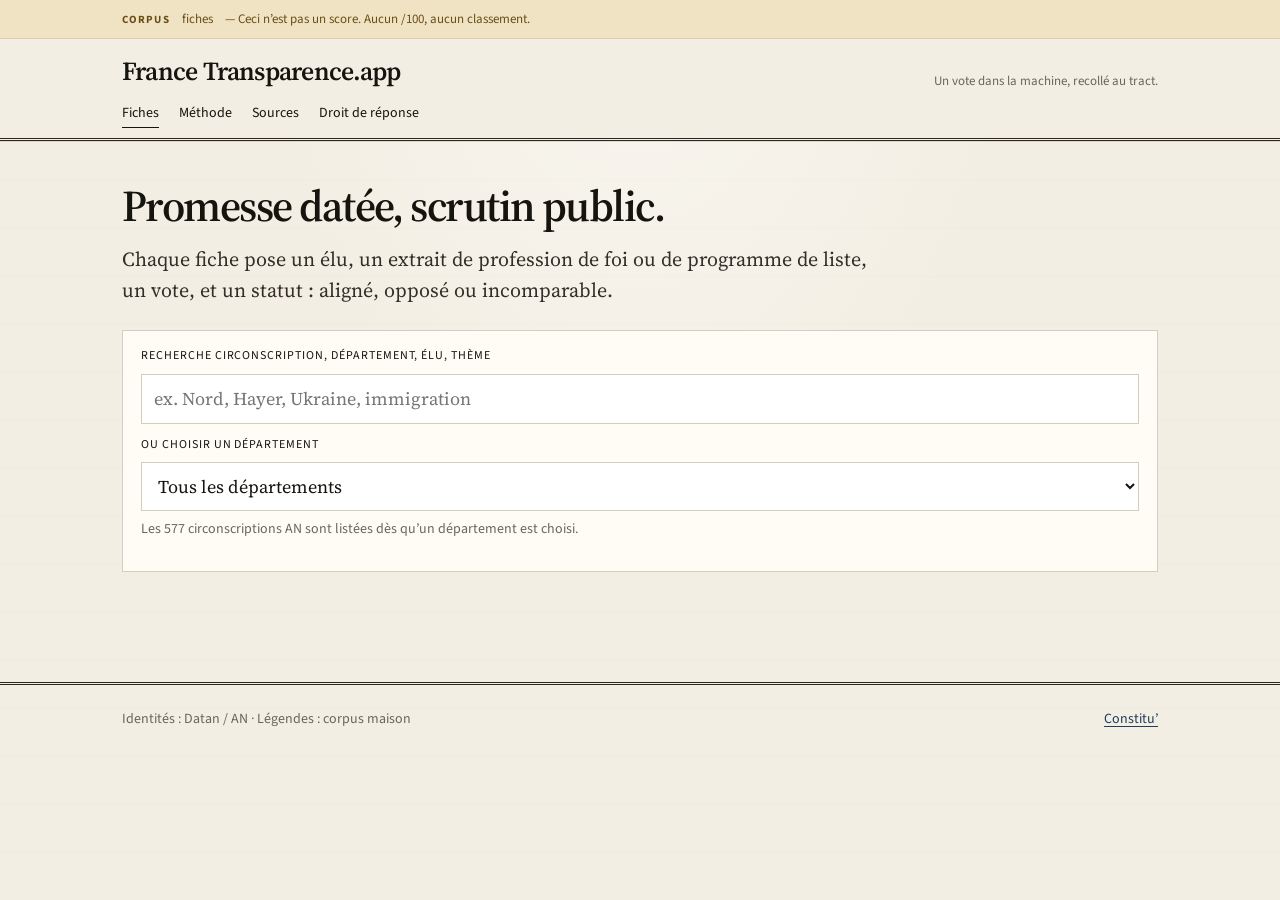
==== index.html @ 7a231b52 "Cache 20261009b pour charger les fiches PE" ====
<!DOCTYPE html>
<html lang="fr">
<head>
  <meta charset="utf-8">
  <meta name="viewport" content="width=device-width, initial-scale=1">
  <title>France Transparence — un vote recollé au tract</title>
  <link rel="stylesheet" href="https://fonts.googleapis.com/css2?family=Source+Serif+4:ital,wght@0,400;0,600;1,400&family=Source+Sans+3:wght@400;600;700&display=swap">
  <link rel="stylesheet" href="css/app.css?v=20261009b">
</head>
<body>
  <div class="stick">
  <div class="banner"><div class="wrap"><strong>Corpus</strong><span id="banner-count">fiches</span><span>— Ceci n’est pas un score. Aucun /100, aucun classement.</span></div></div>
  <header class="site"><div class="wrap"><div class="brand"><h1><a href="index.html">France Transparence.app</a></h1><p class="tag">Un vote dans la machine, recollé au tract.</p></div><nav class="site"><a href="index.html" aria-current="page">Fiches</a><a href="methode.html">Méthode</a><a href="sources.html">Sources</a><a href="reponse.html">Droit de réponse</a></nav></div></header>
  </div>
  <main><div class="wrap">
    <h1 class="page">Promesse datée, scrutin public.</h1>
    <p class="lede">Chaque fiche pose un élu, un extrait de profession de foi ou de programme de liste, un vote, et un statut : aligné, opposé ou incomparable.</p>
    <div class="search">
      <label for="q">Recherche circonscription, département, élu, thème</label>
      <input id="q" type="search" placeholder="ex. Nord, Hayer, Ukraine, immigration">
      <label for="dep" style="margin-top:12px">Ou choisir un département</label>
      <select id="dep" style="width:100%;font:inherit;font-size:18px;padding:10px 12px;border:1px solid #d4cebf;background:#fff;color:#16140f"><option value="">Tous les départements</option></select>
      <p class="hint small" id="hint">Les 577 circonscriptions AN sont listées dès qu’un département est choisi.</p>
    </div>
    <div class="filters" id="filters"></div>
    <div class="grid" id="liste"></div>
    <div id="elus-box"></div>
  </div></main>
  <footer class="site"><div class="wrap"><span>Identités : Datan / AN · Légendes : corpus maison</span><span><a href="https://www.constitu.fr/">Constitu’</a></span></div></footer>
  <script src="js/app.js?v=20261009b"></script>
  <script>
    const THEMES = ["Tous", "Social", "Santé", "Climat", "Énergie", "Budget", "Immigration", "Sécurité", "Europe", "Agriculture", "Institutions"];
    let DATA = null, theme = "Tous";
    function render() {
      const q = FT.normalize(document.getElementById("q").value);
      const dep = document.getElementById("dep").value;
      const box = document.getElementById("liste");
      const ebox = document.getElementById("elus-box");
      const rows = DATA.fiches.filter((f) => {
        const elu = FT.eluById(DATA.elus, f.eluId);
        if (theme !== "Tous" && f.theme !== theme) return false;
        if (dep && elu && elu.departement !== dep) return false;
        return FT.matchQuery(q, f, elu);
      });
      box.innerHTML = rows.length ? rows.map((f) => FT.cardHTML(f, FT.eluById(DATA.elus, f.eluId))).join("") : ((q || dep) ? "<p class='empty'>Pas encore de fiche rédigée pour cette recherche.</p>" : "");
      if (q.length >= 2 || dep) {
        const countBy = {};
        DATA.fiches.forEach((f) => { countBy[f.eluId] = (countBy[f.eluId] || 0) + 1; });
        let elus = DATA.elus.filter((e) => (!dep || e.departement === dep) && (!q || FT.matchElu(q, e)));
        elus.sort((a, b) => (a.circoNum || 0) - (b.circoNum || 0) || a.nom.localeCompare(b.nom, "fr"));
        const shown = elus.slice(0, 80);
        ebox.innerHTML = "<h2 class='block' style='margin-top:28px'>Circonscriptions" + (dep ? " — " + dep : "") + " · " + elus.length + "</h2><div class='grid'>" + shown.map((e) => FT.eluCardHTML(e, countBy[e.id] || 0)).join("") + "</div>";
      } else ebox.innerHTML = "";
    }
    function renderFilters() {
      const el = document.getElementById("filters");
      el.innerHTML = THEMES.map((t) => `<button type="button" data-theme="${t}" aria-pressed="${t === theme}">${t}</button>`).join("");
      el.querySelectorAll("button").forEach((b) => b.addEventListener("click", () => { theme = b.dataset.theme; renderFilters(); render(); }));
    }
    function fillDeps() {
      const sel = document.getElementById("dep");
      const deps = [...new Set(DATA.elus.map((e) => e.departement).filter((d) => d && d !== "France"))].sort((a, b) => a.localeCompare(b, "fr"));
      sel.innerHTML = "<option value=''>Tous les départements</option>" + deps.map((d) => `<option value="${d}">${d}</option>`).join("");
    }
    FT.loadData().then((d) => {
      DATA = d;
      const nDep = DATA.elus.filter((e) => e.chambre === "Assemblée nationale").length;
      document.getElementById("banner-count").textContent = d.meta.nbFiches + " fiches · " + nDep + " députés";
      fillDeps(); renderFilters(); render();
    });
    document.getElementById("q").addEventListener("input", render);
    document.getElementById("dep").addEventListener("change", render);
  </script>
</body></html>
---- css/app.css ----
:root {
  --ink: #16140f;
  --muted: #6a665c;
  --line: #d4cebf;
  --paper: #f3eee3;
  --card: #fffcf6;
  --accent: #1f3d5c;
  --accent-soft: #e4ebf2;
  --warn: #6b4e16;
  --warn-bg: #efe3c4;
  --rule: #2b271f;
  font-family: "Source Serif 4", "Iowan Old Style", Palatino, Georgia, serif;
}
* { box-sizing: border-box; }
html, body { margin: 0; padding: 0; background: var(--paper); color: var(--ink); }
body {
  min-height: 100vh; line-height: 1.55; font-size: 18px;
  background-image:
    radial-gradient(ellipse at top, rgba(255,255,255,.45), transparent 42%),
    repeating-linear-gradient(0deg, transparent, transparent 47px, rgba(43,39,31,.03) 48px);
}
a { color: var(--accent); text-underline-offset: 3px; }
a:hover { text-decoration-thickness: 2px; }
.wrap { max-width: 1080px; margin: 0 auto; padding: 0 22px; }
.stick {
  position: sticky; top: 0; z-index: 50;
  background: var(--paper);
  box-shadow: 0 1px 0 rgba(43,39,31,.12);
}
.banner {
  background: var(--warn-bg); color: var(--warn);
  border-bottom: 1px solid #ddcfa8;
  font-family: "Source Sans 3", "Helvetica Neue", Helvetica, Arial, sans-serif;
  font-size: 13px;
}
.banner .wrap { padding: 9px 22px; display: flex; gap: 12px; flex-wrap: wrap; align-items: baseline; }
.banner strong { font-weight: 700; text-transform: uppercase; letter-spacing: 0.1em; font-size: 11px; }
header.site { padding: 12px 0 10px; border-bottom: 3px double var(--rule); }
header.site .brand { display: flex; justify-content: space-between; gap: 16px; align-items: flex-end; flex-wrap: wrap; }
header.site h1 { font-size: 26px; font-weight: 600; margin: 0; letter-spacing: -0.03em; }
header.site h1 a { color: inherit; text-decoration: none; }
header.site .tag { font-family: "Source Sans 3", sans-serif; font-size: 13px; color: var(--muted); max-width: 460px; margin: 0; }
nav.site { font-family: "Source Sans 3", sans-serif; font-size: 14px; margin-top: 12px; display: flex; gap: 20px; flex-wrap: wrap; }
nav.site a { color: var(--ink); text-decoration: none; border-bottom: 1px solid transparent; padding-bottom: 2px; }
nav.site a:hover, nav.site a[aria-current="page"] { border-bottom-color: var(--ink); }
main { padding: 40px 0 72px; }
h1.page { font-size: clamp(30px, 5vw, 44px); line-height: 1.12; font-weight: 600; margin: 0 0 14px; letter-spacing: -0.035em; }
.lede { font-size: 20px; color: #332f28; max-width: 38em; margin: 0 0 8px; }
.small { font-family: "Source Sans 3", sans-serif; font-size: 14px; color: var(--muted); }
.phrase { border-top: 1px solid var(--line); border-bottom: 1px solid var(--line); padding: 16px 0; margin: 28px 0 8px; font-size: 19px; }
.phrase em { font-style: italic; }
.search { background: var(--card); border: 1px solid var(--line); padding: 16px 18px; margin: 24px 0 16px; }
.search label { display: block; font-family: "Source Sans 3", sans-serif; font-size: 12px; text-transform: uppercase; letter-spacing: 0.08em; margin-bottom: 8px; }
.search input { width: 100%; font: inherit; font-size: 18px; padding: 10px 12px; border: 1px solid var(--line); background: #fff; color: var(--ink); }
.search .hint { margin-top: 8px; }
.filters { display: flex; gap: 6px; flex-wrap: wrap; margin: 0 0 22px; font-family: "Source Sans 3", sans-serif; font-size: 13px; }
.filters button { background: transparent; border: 1px solid var(--line); color: var(--ink); padding: 6px 11px; cursor: pointer; font: inherit; border-radius: 999px; }
.filters button[aria-pressed="true"] { background: var(--ink); color: var(--paper); border-color: var(--ink); }
.grid { display: grid; gap: 16px; grid-template-columns: 1fr; }
@media (min-width: 760px) { .grid { grid-template-columns: 1fr 1fr; } }
.card { background: var(--card); border: 1px solid var(--line); text-decoration: none; color: inherit; display: grid; grid-template-columns: 92px 1fr; min-height: 168px; transition: border-color .15s, transform .15s; }
a.card:hover { border-color: var(--ink); transform: translateY(-1px); }
.card .rail { background: #efe9db; border-right: 1px solid var(--line); padding: 14px 10px; display: flex; flex-direction: column; justify-content: space-between; gap: 10px; }
.card .rail .vote-word { font-family: "Source Sans 3", sans-serif; font-size: 11px; letter-spacing: 0.12em; text-transform: uppercase; color: var(--muted); }
.card .rail .vote-val { font-size: 20px; font-weight: 600; letter-spacing: -0.03em; line-height: 1.1; }
.card .body { padding: 14px 16px 16px; }
.card .meta { font-family: "Source Sans 3", sans-serif; font-size: 11px; letter-spacing: 0.05em; text-transform: uppercase; color: var(--muted); display: flex; gap: 8px; flex-wrap: wrap; }
.card h2 { font-size: 19px; margin: 8px 0 8px; font-weight: 600; letter-spacing: -0.02em; line-height: 1.25; }
.card p { margin: 0; color: #3a372f; font-size: 15px; }
.statut { font-family: "Source Sans 3", sans-serif; font-size: 11px; letter-spacing: 0.08em; text-transform: uppercase; border: 1px solid currentColor; padding: 2px 7px; display: inline-block; }
.statut.aligne { color: var(--accent); }
.statut.oppose { color: #5a2a2a; }
.statut.incomparable { color: #4a4a4a; }
article.fiche header { margin-bottom: 24px; }
.block { background: var(--card); border: 1px solid var(--line); padding: 18px 20px; margin: 0 0 14px; }
.block h2 { font-family: "Source Sans 3", sans-serif; font-size: 12px; letter-spacing: 0.08em; text-transform: uppercase; margin: 0 0 10px; color: var(--muted); font-weight: 700; }
.block blockquote { margin: 0; font-size: 18px; border: 0; padding: 0; }
.cols { display: grid; grid-template-columns: 1fr 1fr; gap: 14px; }
@media (max-width: 720px) { .cols { grid-template-columns: 1fr; } .card { grid-template-columns: 78px 1fr; } }
.limite { background: #ebe6d8; }
footer.site { border-top: 3px double var(--rule); padding: 24px 0 48px; font-family: "Source Sans 3", sans-serif; font-size: 14px; color: var(--muted); }
footer.site .wrap { display: flex; justify-content: space-between; gap: 16px; flex-wrap: wrap; }
.methode ol { padding-left: 20px; }
.methode li { margin-bottom: 10px; }
table.codebook { width: 100%; border-collapse: collapse; font-size: 16px; background: var(--card); }
table.codebook th, table.codebook td { border: 1px solid var(--line); padding: 10px 12px; text-align: left; vertical-align: top; }
table.codebook th { font-family: "Source Sans 3", sans-serif; font-size: 12px; letter-spacing: 0.06em; text-transform: uppercase; background: #efebe1; }
.interdit { margin: 20px 0; padding: 16px 18px; border: 1px solid var(--line); background: var(--card); }
.interdit h2 { margin-top: 0; }
.empty { color: var(--muted); font-style: italic; padding: 12px 0; }
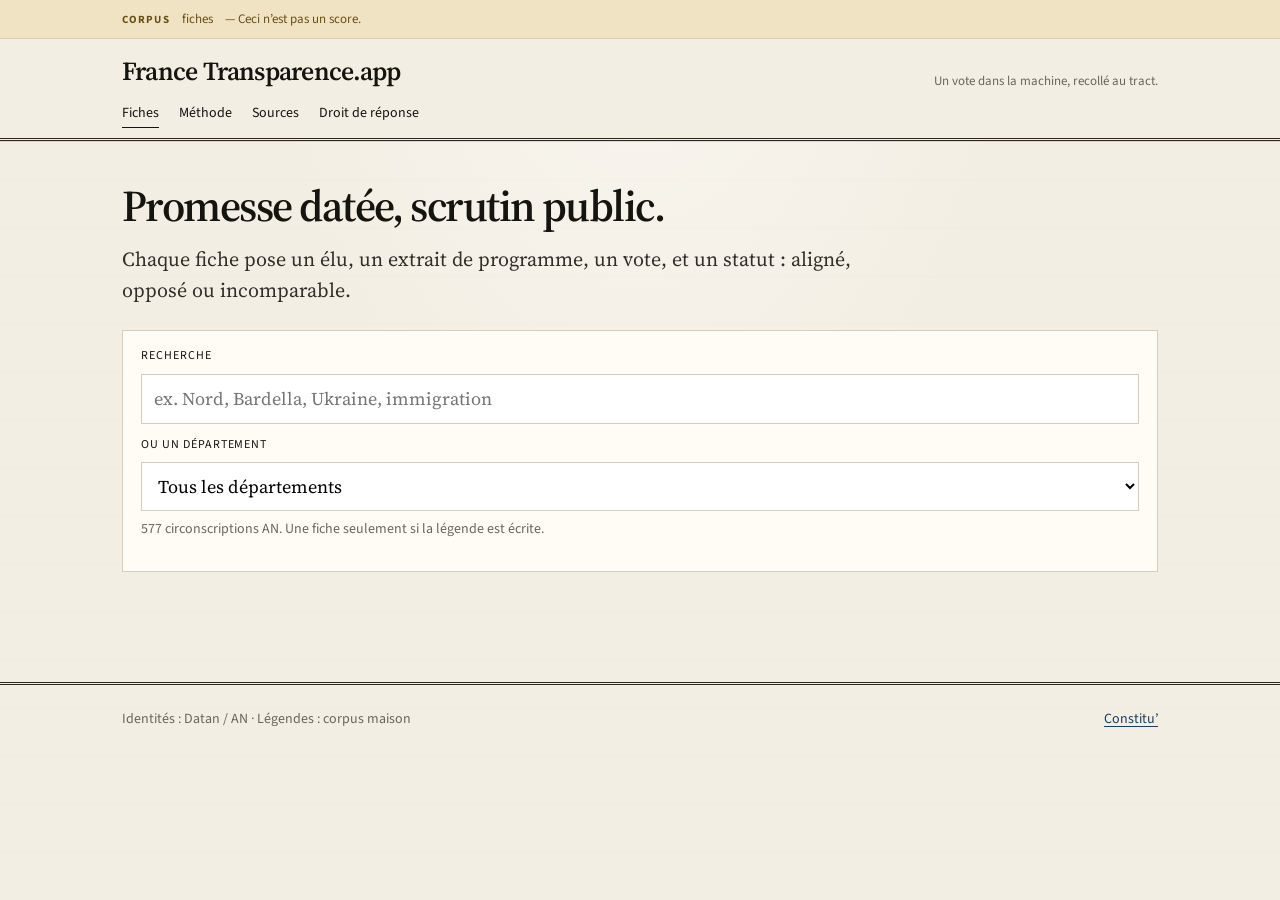
==== commit dc45a89a: "Charge les fiches règlement retour" ====
--- a/index.html
+++ b/index.html
@@ -1,74 +1,23 @@
 <!DOCTYPE html>
-<html lang="fr">
-<head>
-  <meta charset="utf-8">
-  <meta name="viewport" content="width=device-width, initial-scale=1">
-  <title>France Transparence — un vote recollé au tract</title>
-  <link rel="stylesheet" href="https://fonts.googleapis.com/css2?family=Source+Serif+4:ital,wght@0,400;0,600;1,400&family=Source+Sans+3:wght@400;600;700&display=swap">
-  <link rel="stylesheet" href="css/app.css?v=20261009b">
-</head>
-<body>
-  <div class="stick">
-  <div class="banner"><div class="wrap"><strong>Corpus</strong><span id="banner-count">fiches</span><span>— Ceci n’est pas un score. Aucun /100, aucun classement.</span></div></div>
-  <header class="site"><div class="wrap"><div class="brand"><h1><a href="index.html">France Transparence.app</a></h1><p class="tag">Un vote dans la machine, recollé au tract.</p></div><nav class="site"><a href="index.html" aria-current="page">Fiches</a><a href="methode.html">Méthode</a><a href="sources.html">Sources</a><a href="reponse.html">Droit de réponse</a></nav></div></header>
-  </div>
-  <main><div class="wrap">
-    <h1 class="page">Promesse datée, scrutin public.</h1>
-    <p class="lede">Chaque fiche pose un élu, un extrait de profession de foi ou de programme de liste, un vote, et un statut : aligné, opposé ou incomparable.</p>
-    <div class="search">
-      <label for="q">Recherche circonscription, département, élu, thème</label>
-      <input id="q" type="search" placeholder="ex. Nord, Hayer, Ukraine, immigration">
-      <label for="dep" style="margin-top:12px">Ou choisir un département</label>
-      <select id="dep" style="width:100%;font:inherit;font-size:18px;padding:10px 12px;border:1px solid #d4cebf;background:#fff;color:#16140f"><option value="">Tous les départements</option></select>
-      <p class="hint small" id="hint">Les 577 circonscriptions AN sont listées dès qu’un département est choisi.</p>
-    </div>
-    <div class="filters" id="filters"></div>
-    <div class="grid" id="liste"></div>
-    <div id="elus-box"></div>
-  </div></main>
-  <footer class="site"><div class="wrap"><span>Identités : Datan / AN · Légendes : corpus maison</span><span><a href="https://www.constitu.fr/">Constitu’</a></span></div></footer>
-  <script src="js/app.js?v=20261009b"></script>
-  <script>
-    const THEMES = ["Tous", "Social", "Santé", "Climat", "Énergie", "Budget", "Immigration", "Sécurité", "Europe", "Agriculture", "Institutions"];
-    let DATA = null, theme = "Tous";
-    function render() {
-      const q = FT.normalize(document.getElementById("q").value);
-      const dep = document.getElementById("dep").value;
-      const box = document.getElementById("liste");
-      const ebox = document.getElementById("elus-box");
-      const rows = DATA.fiches.filter((f) => {
-        const elu = FT.eluById(DATA.elus, f.eluId);
-        if (theme !== "Tous" && f.theme !== theme) return false;
-        if (dep && elu && elu.departement !== dep) return false;
-        return FT.matchQuery(q, f, elu);
-      });
-      box.innerHTML = rows.length ? rows.map((f) => FT.cardHTML(f, FT.eluById(DATA.elus, f.eluId))).join("") : ((q || dep) ? "<p class='empty'>Pas encore de fiche rédigée pour cette recherche.</p>" : "");
-      if (q.length >= 2 || dep) {
-        const countBy = {};
-        DATA.fiches.forEach((f) => { countBy[f.eluId] = (countBy[f.eluId] || 0) + 1; });
-        let elus = DATA.elus.filter((e) => (!dep || e.departement === dep) && (!q || FT.matchElu(q, e)));
-        elus.sort((a, b) => (a.circoNum || 0) - (b.circoNum || 0) || a.nom.localeCompare(b.nom, "fr"));
-        const shown = elus.slice(0, 80);
-        ebox.innerHTML = "<h2 class='block' style='margin-top:28px'>Circonscriptions" + (dep ? " — " + dep : "") + " · " + elus.length + "</h2><div class='grid'>" + shown.map((e) => FT.eluCardHTML(e, countBy[e.id] || 0)).join("") + "</div>";
-      } else ebox.innerHTML = "";
-    }
-    function renderFilters() {
-      const el = document.getElementById("filters");
-      el.innerHTML = THEMES.map((t) => `<button type="button" data-theme="${t}" aria-pressed="${t === theme}">${t}</button>`).join("");
-      el.querySelectorAll("button").forEach((b) => b.addEventListener("click", () => { theme = b.dataset.theme; renderFilters(); render(); }));
-    }
-    function fillDeps() {
-      const sel = document.getElementById("dep");
-      const deps = [...new Set(DATA.elus.map((e) => e.departement).filter((d) => d && d !== "France"))].sort((a, b) => a.localeCompare(b, "fr"));
-      sel.innerHTML = "<option value=''>Tous les départements</option>" + deps.map((d) => `<option value="${d}">${d}</option>`).join("");
-    }
-    FT.loadData().then((d) => {
-      DATA = d;
-      const nDep = DATA.elus.filter((e) => e.chambre === "Assemblée nationale").length;
-      document.getElementById("banner-count").textContent = d.meta.nbFiches + " fiches · " + nDep + " députés";
-      fillDeps(); renderFilters(); render();
-    });
-    document.getElementById("q").addEventListener("input", render);
-    document.getElementById("dep").addEventListener("change", render);
-  </script>
-</body></html>
+<html lang="fr"><head><meta charset="utf-8"><meta name="viewport" content="width=device-width, initial-scale=1"><title>France Transparence</title><link rel="stylesheet" href="https://fonts.googleapis.com/css2?family=Source+Serif+4:ital,wght@0,400;0,600;1,400&family=Source+Sans+3:wght@400;600;700&display=swap"><link rel="stylesheet" href="css/app.css?v=20261009c"></head>
+<body><div class="stick"><div class="banner"><div class="wrap"><strong>Corpus</strong><span id="banner-count">fiches</span><span>— Ceci n’est pas un score.</span></div></div><header class="site"><div class="wrap"><div class="brand"><h1><a href="index.html">France Transparence.app</a></h1><p class="tag">Un vote dans la machine, recollé au tract.</p></div><nav class="site"><a href="index.html" aria-current="page">Fiches</a><a href="methode.html">Méthode</a><a href="sources.html">Sources</a><a href="reponse.html">Droit de réponse</a></nav></div></header></div>
+<main><div class="wrap"><h1 class="page">Promesse datée, scrutin public.</h1><p class="lede">Chaque fiche pose un élu, un extrait de programme, un vote, et un statut : aligné, opposé ou incomparable.</p><div class="search"><label for="q">Recherche</label><input id="q" type="search" placeholder="ex. Nord, Bardella, Ukraine, immigration"><label for="dep" style="margin-top:12px">Ou un département</label><select id="dep" style="width:100%;font:inherit;font-size:18px;padding:10px 12px;border:1px solid #d4cebf;background:#fff"><option value="">Tous les départements</option></select><p class="hint small" id="hint">577 circonscriptions AN. Une fiche seulement si la légende est écrite.</p></div><div class="filters" id="filters"></div><div class="grid" id="liste"></div><div id="elus-box"></div></div></main>
+<footer class="site"><div class="wrap"><span>Identités : Datan / AN · Légendes : corpus maison</span><a href="https://www.constitu.fr/">Constitu’</a></div></footer>
+<script src="js/app.js?v=20261009c"></script>
+<script>
+const THEMES=["Tous","Social","Santé","Climat","Énergie","Budget","Immigration","Sécurité","Europe","Agriculture","Institutions"];
+let DATA=null, theme="Tous";
+function render(){
+  const q=FT.normalize(document.getElementById("q").value);
+  const dep=document.getElementById("dep").value;
+  const rows=DATA.fiches.filter(f=>{const elu=FT.eluById(DATA.elus,f.eluId); if(theme!=="Tous"&&f.theme!==theme) return false; if(dep&&elu&&elu.departement!==dep) return false; return FT.matchQuery(q,f,elu);});
+  document.getElementById("liste").innerHTML=rows.length?rows.map(f=>FT.cardHTML(f,FT.eluById(DATA.elus,f.eluId))).join(""):((q||dep)?"<p class='empty'>Pas encore de fiche rédigée pour cette recherche.</p>":"");
+  const ebox=document.getElementById("elus-box");
+  if(q.length>=2||dep){const countBy={}; DATA.fiches.forEach(f=>countBy[f.eluId]=(countBy[f.eluId]||0)+1); let elus=DATA.elus.filter(e=>(!dep||e.departement===dep)&&(!q||FT.matchElu(q,e))); elus.sort((a,b)=>(a.circoNum||0)-(b.circoNum||0)||a.nom.localeCompare(b.nom,"fr")); const shown=elus.slice(0,80); ebox.innerHTML="<h2 class='block' style='margin-top:28px'>Circonscriptions"+(dep?" — "+dep:"")+" · "+elus.length+"</h2><div class='grid'>"+shown.map(e=>FT.eluCardHTML(e,countBy[e.id]||0)).join("")+"</div>";} else ebox.innerHTML="";
+}
+function renderFilters(){const el=document.getElementById("filters"); el.innerHTML=THEMES.map(t=>`<button type="button" data-theme="${t}" aria-pressed="${t===theme}">${t}</button>`).join(""); el.querySelectorAll("button").forEach(b=>b.addEventListener("click",()=>{theme=b.dataset.theme; renderFilters(); render();}));}
+function fillDeps(){const sel=document.getElementById("dep"); const deps=[...new Set(DATA.elus.map(e=>e.departement).filter(d=>d&&d!=="France"))].sort((a,b)=>a.localeCompare(b,"fr")); sel.innerHTML="<option value=''>Tous les départements</option>"+deps.map(d=>`<option value="${d}">${d}</option>`).join("");}
+FT.loadData().then(d=>{DATA=d; const n=DATA.elus.filter(e=>e.chambre==="Assemblée nationale").length; document.getElementById("banner-count").textContent=d.meta.nbFiches+" fiches · "+n+" députés"; fillDeps(); renderFilters(); render();});
+document.getElementById("q").addEventListener("input",render);
+document.getElementById("dep").addEventListener("change",render);
+</script></body></html>
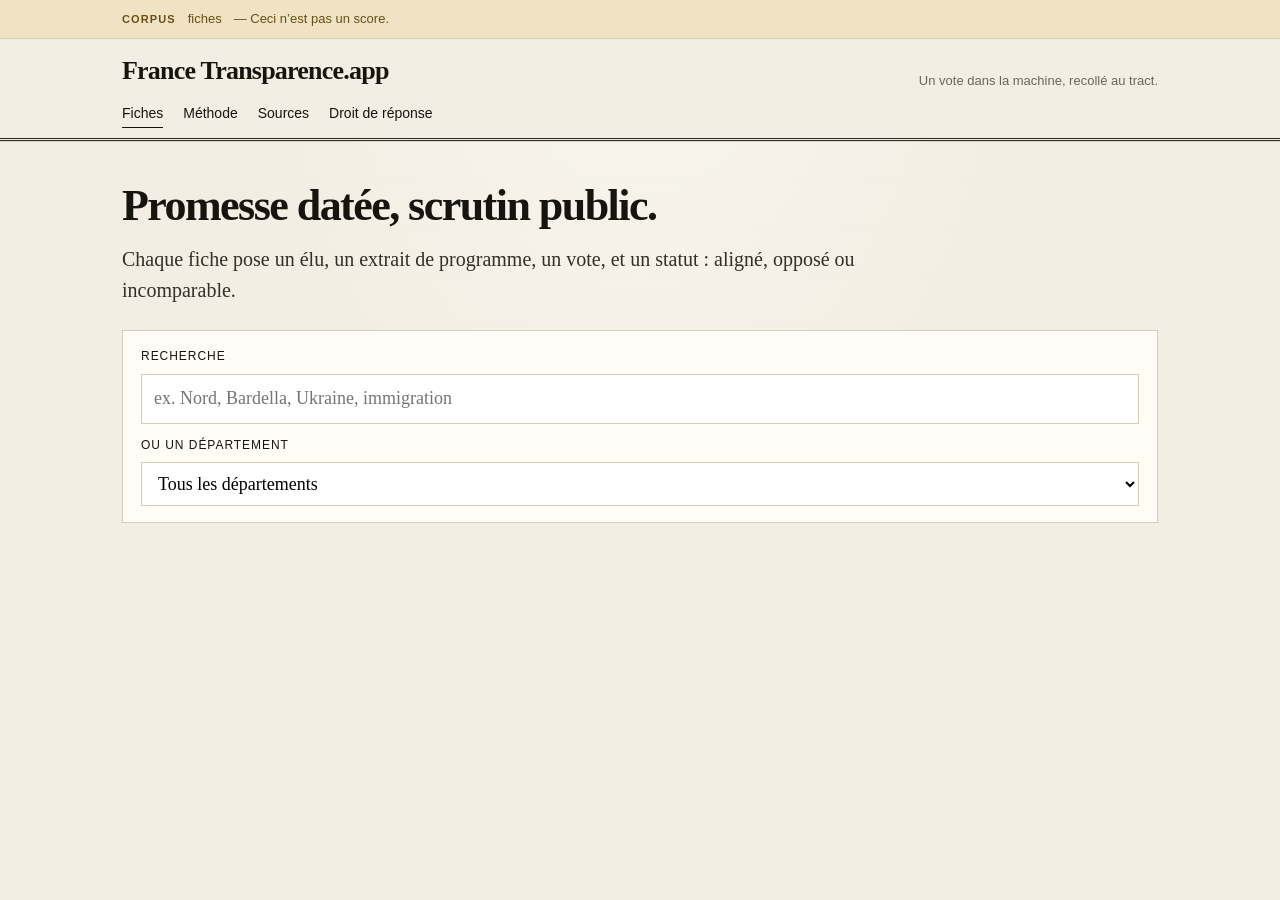
==== commit e3f08fb7: "Cache 20261009d" ====
--- a/index.html
+++ b/index.html
@@ -1,23 +1,14 @@
 <!DOCTYPE html>
-<html lang="fr"><head><meta charset="utf-8"><meta name="viewport" content="width=device-width, initial-scale=1"><title>France Transparence</title><link rel="stylesheet" href="https://fonts.googleapis.com/css2?family=Source+Serif+4:ital,wght@0,400;0,600;1,400&family=Source+Sans+3:wght@400;600;700&display=swap"><link rel="stylesheet" href="css/app.css?v=20261009c"></head>
+<html lang="fr"><head><meta charset="utf-8"><meta name="viewport" content="width=device-width, initial-scale=1"><title>France Transparence</title><link rel="stylesheet" href="css/app.css?v=20261009d"></head>
 <body><div class="stick"><div class="banner"><div class="wrap"><strong>Corpus</strong><span id="banner-count">fiches</span><span>— Ceci n’est pas un score.</span></div></div><header class="site"><div class="wrap"><div class="brand"><h1><a href="index.html">France Transparence.app</a></h1><p class="tag">Un vote dans la machine, recollé au tract.</p></div><nav class="site"><a href="index.html" aria-current="page">Fiches</a><a href="methode.html">Méthode</a><a href="sources.html">Sources</a><a href="reponse.html">Droit de réponse</a></nav></div></header></div>
-<main><div class="wrap"><h1 class="page">Promesse datée, scrutin public.</h1><p class="lede">Chaque fiche pose un élu, un extrait de programme, un vote, et un statut : aligné, opposé ou incomparable.</p><div class="search"><label for="q">Recherche</label><input id="q" type="search" placeholder="ex. Nord, Bardella, Ukraine, immigration"><label for="dep" style="margin-top:12px">Ou un département</label><select id="dep" style="width:100%;font:inherit;font-size:18px;padding:10px 12px;border:1px solid #d4cebf;background:#fff"><option value="">Tous les départements</option></select><p class="hint small" id="hint">577 circonscriptions AN. Une fiche seulement si la légende est écrite.</p></div><div class="filters" id="filters"></div><div class="grid" id="liste"></div><div id="elus-box"></div></div></main>
-<footer class="site"><div class="wrap"><span>Identités : Datan / AN · Légendes : corpus maison</span><a href="https://www.constitu.fr/">Constitu’</a></div></footer>
-<script src="js/app.js?v=20261009c"></script>
+<main><div class="wrap"><h1 class="page">Promesse datée, scrutin public.</h1><p class="lede">Chaque fiche pose un élu, un extrait de programme, un vote, et un statut : aligné, opposé ou incomparable.</p><div class="search"><label for="q">Recherche</label><input id="q" type="search" placeholder="ex. Nord, Bardella, Ukraine, immigration"><label for="dep" style="margin-top:12px">Ou un département</label><select id="dep" style="width:100%;font:inherit;font-size:18px;padding:10px 12px;border:1px solid #d4cebf;background:#fff"><option value="">Tous les départements</option></select></div><div class="filters" id="filters"></div><div class="grid" id="liste"></div><div id="elus-box"></div></div></main>
+<script src="js/app.js?v=20261009d"></script>
 <script>
 const THEMES=["Tous","Social","Santé","Climat","Énergie","Budget","Immigration","Sécurité","Europe","Agriculture","Institutions"];
 let DATA=null, theme="Tous";
-function render(){
-  const q=FT.normalize(document.getElementById("q").value);
-  const dep=document.getElementById("dep").value;
-  const rows=DATA.fiches.filter(f=>{const elu=FT.eluById(DATA.elus,f.eluId); if(theme!=="Tous"&&f.theme!==theme) return false; if(dep&&elu&&elu.departement!==dep) return false; return FT.matchQuery(q,f,elu);});
-  document.getElementById("liste").innerHTML=rows.length?rows.map(f=>FT.cardHTML(f,FT.eluById(DATA.elus,f.eluId))).join(""):((q||dep)?"<p class='empty'>Pas encore de fiche rédigée pour cette recherche.</p>":"");
-  const ebox=document.getElementById("elus-box");
-  if(q.length>=2||dep){const countBy={}; DATA.fiches.forEach(f=>countBy[f.eluId]=(countBy[f.eluId]||0)+1); let elus=DATA.elus.filter(e=>(!dep||e.departement===dep)&&(!q||FT.matchElu(q,e))); elus.sort((a,b)=>(a.circoNum||0)-(b.circoNum||0)||a.nom.localeCompare(b.nom,"fr")); const shown=elus.slice(0,80); ebox.innerHTML="<h2 class='block' style='margin-top:28px'>Circonscriptions"+(dep?" — "+dep:"")+" · "+elus.length+"</h2><div class='grid'>"+shown.map(e=>FT.eluCardHTML(e,countBy[e.id]||0)).join("")+"</div>";} else ebox.innerHTML="";
-}
+function render(){const q=FT.normalize(document.getElementById("q").value); const dep=document.getElementById("dep").value; const rows=DATA.fiches.filter(f=>{const elu=FT.eluById(DATA.elus,f.eluId); if(theme!=="Tous"&&f.theme!==theme) return false; if(dep&&elu&&elu.departement!==dep) return false; return FT.matchQuery(q,f,elu);}); document.getElementById("liste").innerHTML=rows.length?rows.map(f=>FT.cardHTML(f,FT.eluById(DATA.elus,f.eluId))).join(""):((q||dep)?"<p class='empty'>Pas encore de fiche rédigée.</p>":""); const ebox=document.getElementById("elus-box"); if(q.length>=2||dep){const countBy={}; DATA.fiches.forEach(f=>countBy[f.eluId]=(countBy[f.eluId]||0)+1); let elus=DATA.elus.filter(e=>(!dep||e.departement===dep)&&(!q||FT.matchElu(q,e))); elus.sort((a,b)=>(a.circoNum||0)-(b.circoNum||0)||a.nom.localeCompare(b.nom,"fr")); ebox.innerHTML="<h2 class='block' style='margin-top:28px'>Circonscriptions · "+elus.length+"</h2><div class='grid'>"+elus.slice(0,80).map(e=>FT.eluCardHTML(e,countBy[e.id]||0)).join("")+"</div>";} else ebox.innerHTML="";}
 function renderFilters(){const el=document.getElementById("filters"); el.innerHTML=THEMES.map(t=>`<button type="button" data-theme="${t}" aria-pressed="${t===theme}">${t}</button>`).join(""); el.querySelectorAll("button").forEach(b=>b.addEventListener("click",()=>{theme=b.dataset.theme; renderFilters(); render();}));}
 function fillDeps(){const sel=document.getElementById("dep"); const deps=[...new Set(DATA.elus.map(e=>e.departement).filter(d=>d&&d!=="France"))].sort((a,b)=>a.localeCompare(b,"fr")); sel.innerHTML="<option value=''>Tous les départements</option>"+deps.map(d=>`<option value="${d}">${d}</option>`).join("");}
-FT.loadData().then(d=>{DATA=d; const n=DATA.elus.filter(e=>e.chambre==="Assemblée nationale").length; document.getElementById("banner-count").textContent=d.meta.nbFiches+" fiches · "+n+" députés"; fillDeps(); renderFilters(); render();});
-document.getElementById("q").addEventListener("input",render);
-document.getElementById("dep").addEventListener("change",render);
+FT.loadData().then(d=>{DATA=d; document.getElementById("banner-count").textContent=d.meta.nbFiches+" fiches"; fillDeps(); renderFilters(); render();});
+document.getElementById("q").addEventListener("input",render); document.getElementById("dep").addEventListener("change",render);
 </script></body></html>
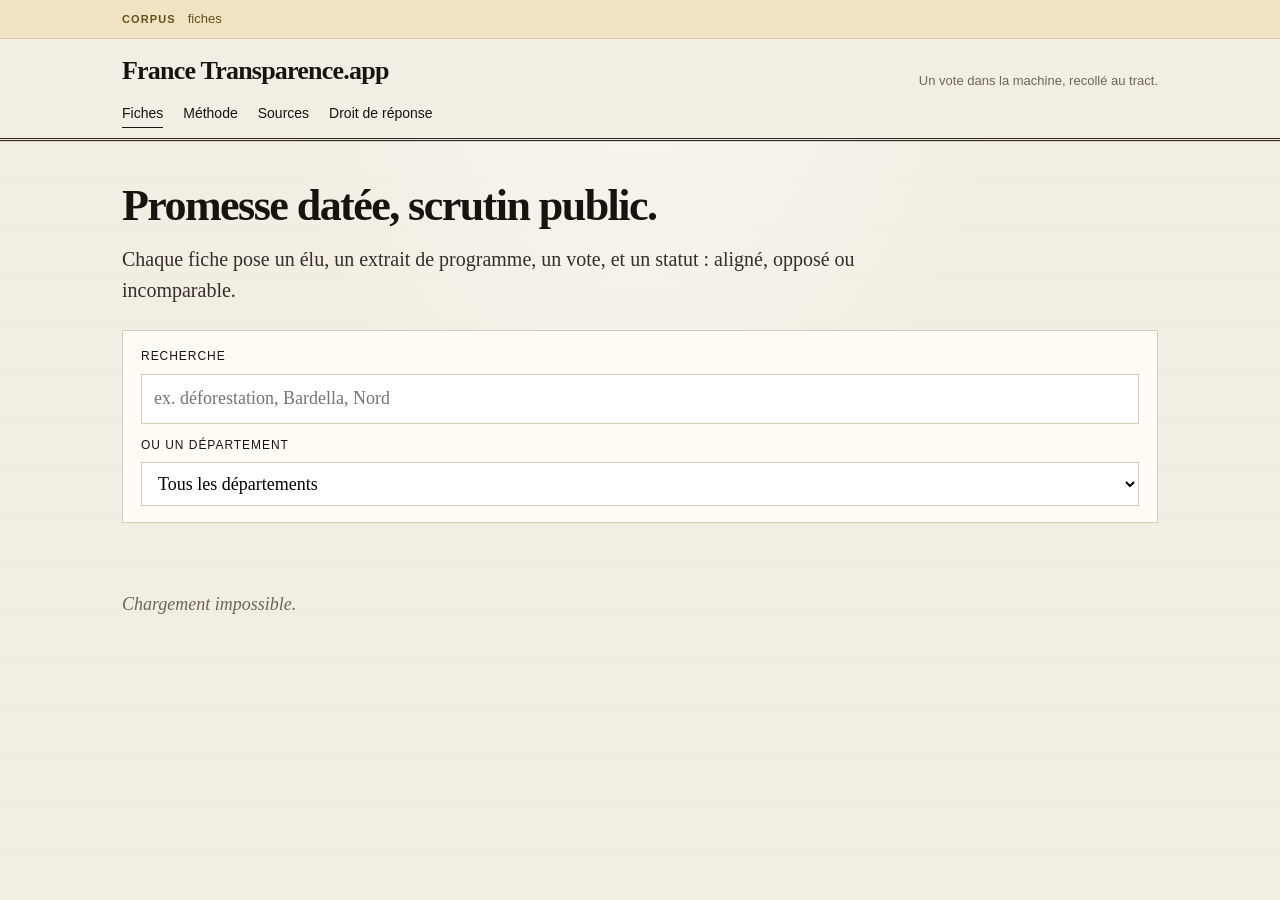
==== commit a0964a5d: "Charge batch-6 et cache 20261009e" ====
--- a/index.html
+++ b/index.html
@@ -1,14 +1,14 @@
 <!DOCTYPE html>
-<html lang="fr"><head><meta charset="utf-8"><meta name="viewport" content="width=device-width, initial-scale=1"><title>France Transparence</title><link rel="stylesheet" href="css/app.css?v=20261009d"></head>
-<body><div class="stick"><div class="banner"><div class="wrap"><strong>Corpus</strong><span id="banner-count">fiches</span><span>— Ceci n’est pas un score.</span></div></div><header class="site"><div class="wrap"><div class="brand"><h1><a href="index.html">France Transparence.app</a></h1><p class="tag">Un vote dans la machine, recollé au tract.</p></div><nav class="site"><a href="index.html" aria-current="page">Fiches</a><a href="methode.html">Méthode</a><a href="sources.html">Sources</a><a href="reponse.html">Droit de réponse</a></nav></div></header></div>
-<main><div class="wrap"><h1 class="page">Promesse datée, scrutin public.</h1><p class="lede">Chaque fiche pose un élu, un extrait de programme, un vote, et un statut : aligné, opposé ou incomparable.</p><div class="search"><label for="q">Recherche</label><input id="q" type="search" placeholder="ex. Nord, Bardella, Ukraine, immigration"><label for="dep" style="margin-top:12px">Ou un département</label><select id="dep" style="width:100%;font:inherit;font-size:18px;padding:10px 12px;border:1px solid #d4cebf;background:#fff"><option value="">Tous les départements</option></select></div><div class="filters" id="filters"></div><div class="grid" id="liste"></div><div id="elus-box"></div></div></main>
-<script src="js/app.js?v=20261009d"></script>
+<html lang="fr"><head><meta charset="utf-8"><meta name="viewport" content="width=device-width, initial-scale=1"><title>France Transparence</title><link rel="stylesheet" href="css/app.css?v=20261009e"></head>
+<body><div class="stick"><div class="banner"><div class="wrap"><strong>Corpus</strong><span id="banner-count">fiches</span></div></div><header class="site"><div class="wrap"><div class="brand"><h1><a href="index.html">France Transparence.app</a></h1><p class="tag">Un vote dans la machine, recollé au tract.</p></div><nav class="site"><a href="index.html" aria-current="page">Fiches</a><a href="methode.html">Méthode</a><a href="sources.html">Sources</a><a href="reponse.html">Droit de réponse</a></nav></div></header></div>
+<main><div class="wrap"><h1 class="page">Promesse datée, scrutin public.</h1><p class="lede">Chaque fiche pose un élu, un extrait de programme, un vote, et un statut : aligné, opposé ou incomparable.</p><div class="search"><label for="q">Recherche</label><input id="q" type="search" placeholder="ex. déforestation, Bardella, Nord"><label for="dep" style="margin-top:12px">Ou un département</label><select id="dep" style="width:100%;font:inherit;font-size:18px;padding:10px 12px;border:1px solid #d4cebf;background:#fff"><option value="">Tous les départements</option></select></div><div class="filters" id="filters"></div><div class="grid" id="liste"></div><div id="elus-box"></div></div></main>
+<script src="js/app.js?v=20261009e"></script>
 <script>
 const THEMES=["Tous","Social","Santé","Climat","Énergie","Budget","Immigration","Sécurité","Europe","Agriculture","Institutions"];
 let DATA=null, theme="Tous";
 function render(){const q=FT.normalize(document.getElementById("q").value); const dep=document.getElementById("dep").value; const rows=DATA.fiches.filter(f=>{const elu=FT.eluById(DATA.elus,f.eluId); if(theme!=="Tous"&&f.theme!==theme) return false; if(dep&&elu&&elu.departement!==dep) return false; return FT.matchQuery(q,f,elu);}); document.getElementById("liste").innerHTML=rows.length?rows.map(f=>FT.cardHTML(f,FT.eluById(DATA.elus,f.eluId))).join(""):((q||dep)?"<p class='empty'>Pas encore de fiche rédigée.</p>":""); const ebox=document.getElementById("elus-box"); if(q.length>=2||dep){const countBy={}; DATA.fiches.forEach(f=>countBy[f.eluId]=(countBy[f.eluId]||0)+1); let elus=DATA.elus.filter(e=>(!dep||e.departement===dep)&&(!q||FT.matchElu(q,e))); elus.sort((a,b)=>(a.circoNum||0)-(b.circoNum||0)||a.nom.localeCompare(b.nom,"fr")); ebox.innerHTML="<h2 class='block' style='margin-top:28px'>Circonscriptions · "+elus.length+"</h2><div class='grid'>"+elus.slice(0,80).map(e=>FT.eluCardHTML(e,countBy[e.id]||0)).join("")+"</div>";} else ebox.innerHTML="";}
 function renderFilters(){const el=document.getElementById("filters"); el.innerHTML=THEMES.map(t=>`<button type="button" data-theme="${t}" aria-pressed="${t===theme}">${t}</button>`).join(""); el.querySelectorAll("button").forEach(b=>b.addEventListener("click",()=>{theme=b.dataset.theme; renderFilters(); render();}));}
 function fillDeps(){const sel=document.getElementById("dep"); const deps=[...new Set(DATA.elus.map(e=>e.departement).filter(d=>d&&d!=="France"))].sort((a,b)=>a.localeCompare(b,"fr")); sel.innerHTML="<option value=''>Tous les départements</option>"+deps.map(d=>`<option value="${d}">${d}</option>`).join("");}
-FT.loadData().then(d=>{DATA=d; document.getElementById("banner-count").textContent=d.meta.nbFiches+" fiches"; fillDeps(); renderFilters(); render();});
+FT.loadData().then(d=>{DATA=d; document.getElementById("banner-count").textContent=d.meta.nbFiches+" fiches · ceci n’est pas un score"; fillDeps(); renderFilters(); render();}).catch(()=>{document.getElementById("liste").innerHTML="<p class='empty'>Chargement impossible.</p>";});
 document.getElementById("q").addEventListener("input",render); document.getElementById("dep").addEventListener("change",render);
 </script></body></html>
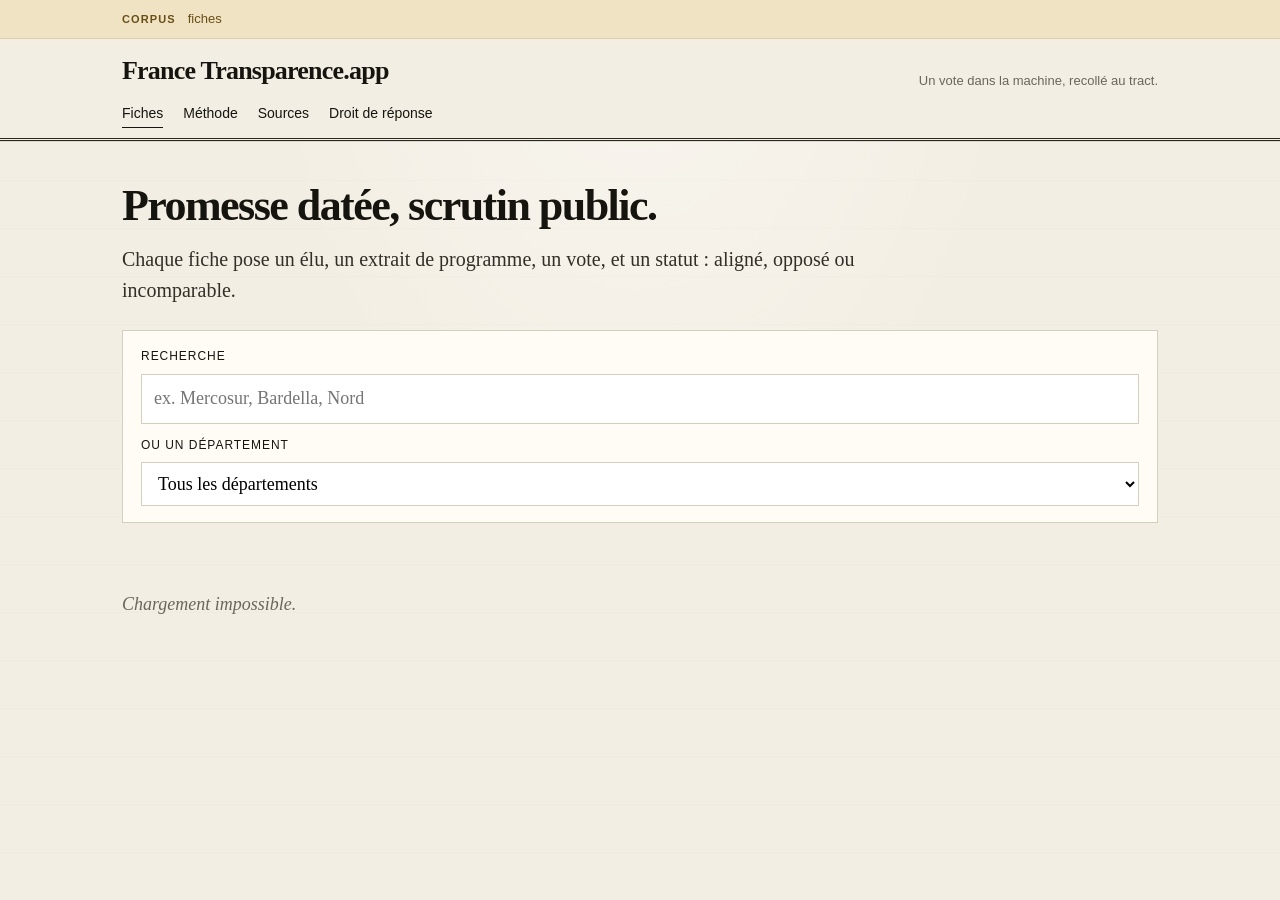
==== commit 1ffa6518: "Charge batch-7 Mercosur" ====
--- a/index.html
+++ b/index.html
@@ -1,8 +1,8 @@
 <!DOCTYPE html>
-<html lang="fr"><head><meta charset="utf-8"><meta name="viewport" content="width=device-width, initial-scale=1"><title>France Transparence</title><link rel="stylesheet" href="css/app.css?v=20261009e"></head>
+<html lang="fr"><head><meta charset="utf-8"><meta name="viewport" content="width=device-width, initial-scale=1"><title>France Transparence</title><link rel="stylesheet" href="css/app.css?v=20261009f"></head>
 <body><div class="stick"><div class="banner"><div class="wrap"><strong>Corpus</strong><span id="banner-count">fiches</span></div></div><header class="site"><div class="wrap"><div class="brand"><h1><a href="index.html">France Transparence.app</a></h1><p class="tag">Un vote dans la machine, recollé au tract.</p></div><nav class="site"><a href="index.html" aria-current="page">Fiches</a><a href="methode.html">Méthode</a><a href="sources.html">Sources</a><a href="reponse.html">Droit de réponse</a></nav></div></header></div>
-<main><div class="wrap"><h1 class="page">Promesse datée, scrutin public.</h1><p class="lede">Chaque fiche pose un élu, un extrait de programme, un vote, et un statut : aligné, opposé ou incomparable.</p><div class="search"><label for="q">Recherche</label><input id="q" type="search" placeholder="ex. déforestation, Bardella, Nord"><label for="dep" style="margin-top:12px">Ou un département</label><select id="dep" style="width:100%;font:inherit;font-size:18px;padding:10px 12px;border:1px solid #d4cebf;background:#fff"><option value="">Tous les départements</option></select></div><div class="filters" id="filters"></div><div class="grid" id="liste"></div><div id="elus-box"></div></div></main>
-<script src="js/app.js?v=20261009e"></script>
+<main><div class="wrap"><h1 class="page">Promesse datée, scrutin public.</h1><p class="lede">Chaque fiche pose un élu, un extrait de programme, un vote, et un statut : aligné, opposé ou incomparable.</p><div class="search"><label for="q">Recherche</label><input id="q" type="search" placeholder="ex. Mercosur, Bardella, Nord"><label for="dep" style="margin-top:12px">Ou un département</label><select id="dep" style="width:100%;font:inherit;font-size:18px;padding:10px 12px;border:1px solid #d4cebf;background:#fff"><option value="">Tous les départements</option></select></div><div class="filters" id="filters"></div><div class="grid" id="liste"></div><div id="elus-box"></div></div></main>
+<script src="js/app.js?v=20261009f"></script>
 <script>
 const THEMES=["Tous","Social","Santé","Climat","Énergie","Budget","Immigration","Sécurité","Europe","Agriculture","Institutions"];
 let DATA=null, theme="Tous";
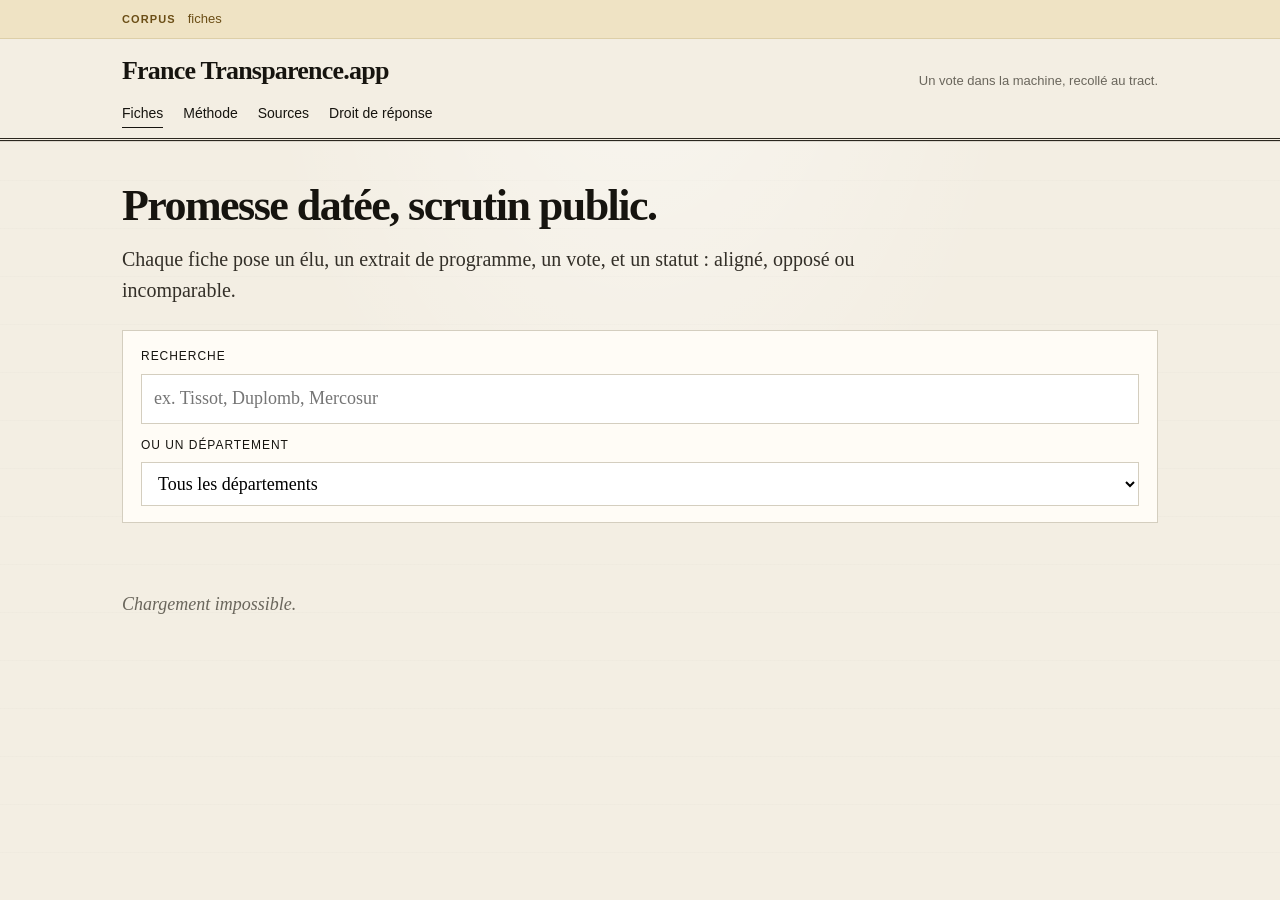
==== commit 4910b784: "Charge les fiches Sénat" ====
--- a/index.html
+++ b/index.html
@@ -1,8 +1,8 @@
 <!DOCTYPE html>
-<html lang="fr"><head><meta charset="utf-8"><meta name="viewport" content="width=device-width, initial-scale=1"><title>France Transparence</title><link rel="stylesheet" href="css/app.css?v=20261009f"></head>
+<html lang="fr"><head><meta charset="utf-8"><meta name="viewport" content="width=device-width, initial-scale=1"><title>France Transparence</title><link rel="stylesheet" href="css/app.css?v=20261009g"></head>
 <body><div class="stick"><div class="banner"><div class="wrap"><strong>Corpus</strong><span id="banner-count">fiches</span></div></div><header class="site"><div class="wrap"><div class="brand"><h1><a href="index.html">France Transparence.app</a></h1><p class="tag">Un vote dans la machine, recollé au tract.</p></div><nav class="site"><a href="index.html" aria-current="page">Fiches</a><a href="methode.html">Méthode</a><a href="sources.html">Sources</a><a href="reponse.html">Droit de réponse</a></nav></div></header></div>
-<main><div class="wrap"><h1 class="page">Promesse datée, scrutin public.</h1><p class="lede">Chaque fiche pose un élu, un extrait de programme, un vote, et un statut : aligné, opposé ou incomparable.</p><div class="search"><label for="q">Recherche</label><input id="q" type="search" placeholder="ex. Mercosur, Bardella, Nord"><label for="dep" style="margin-top:12px">Ou un département</label><select id="dep" style="width:100%;font:inherit;font-size:18px;padding:10px 12px;border:1px solid #d4cebf;background:#fff"><option value="">Tous les départements</option></select></div><div class="filters" id="filters"></div><div class="grid" id="liste"></div><div id="elus-box"></div></div></main>
-<script src="js/app.js?v=20261009f"></script>
+<main><div class="wrap"><h1 class="page">Promesse datée, scrutin public.</h1><p class="lede">Chaque fiche pose un élu, un extrait de programme, un vote, et un statut : aligné, opposé ou incomparable.</p><div class="search"><label for="q">Recherche</label><input id="q" type="search" placeholder="ex. Tissot, Duplomb, Mercosur"><label for="dep" style="margin-top:12px">Ou un département</label><select id="dep" style="width:100%;font:inherit;font-size:18px;padding:10px 12px;border:1px solid #d4cebf;background:#fff"><option value="">Tous les départements</option></select></div><div class="filters" id="filters"></div><div class="grid" id="liste"></div><div id="elus-box"></div></div></main>
+<script src="js/app.js?v=20261009g"></script>
 <script>
 const THEMES=["Tous","Social","Santé","Climat","Énergie","Budget","Immigration","Sécurité","Europe","Agriculture","Institutions"];
 let DATA=null, theme="Tous";
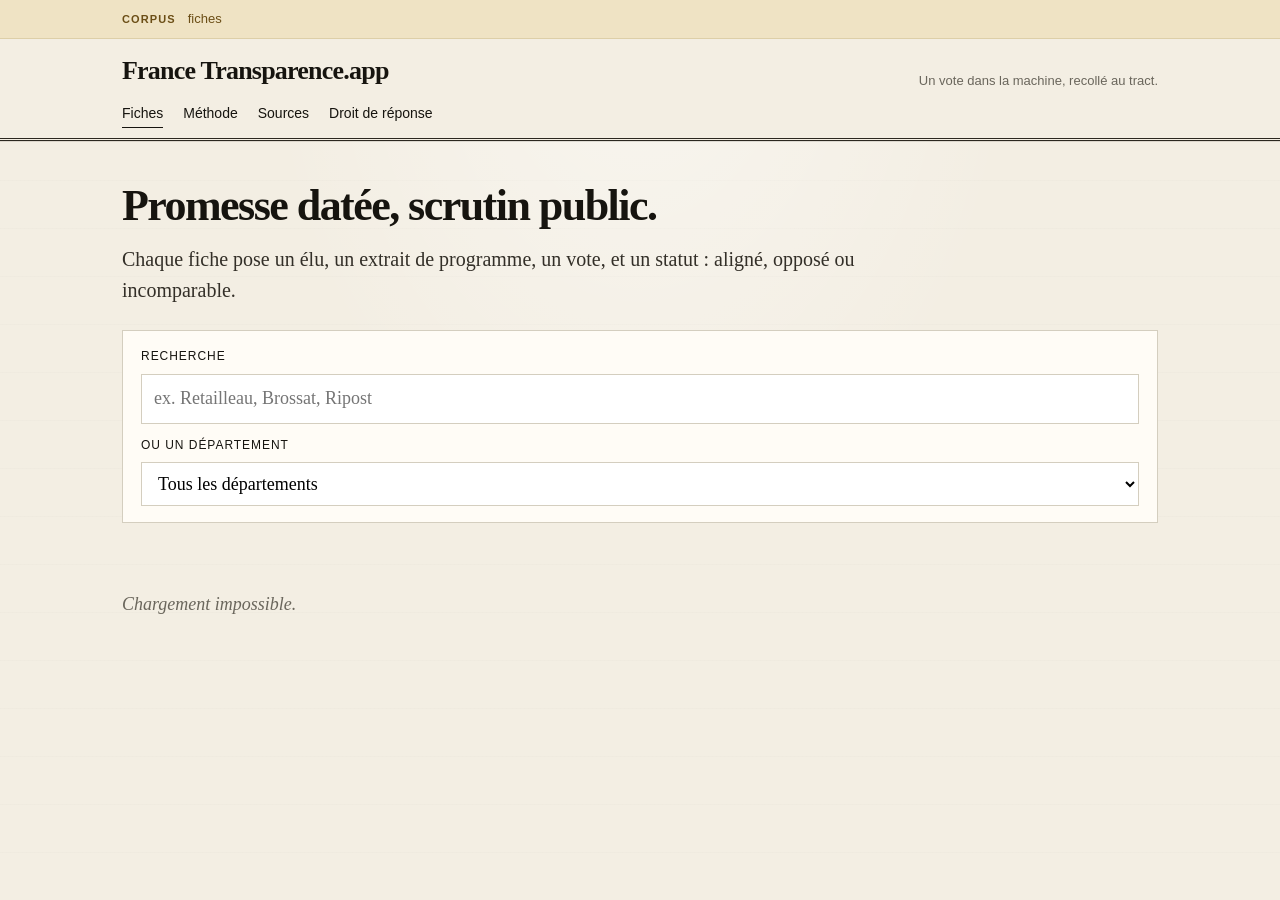
==== commit 2429ca4a: "Charge les fiches Ripost" ====
--- a/index.html
+++ b/index.html
@@ -1,8 +1,8 @@
 <!DOCTYPE html>
-<html lang="fr"><head><meta charset="utf-8"><meta name="viewport" content="width=device-width, initial-scale=1"><title>France Transparence</title><link rel="stylesheet" href="css/app.css?v=20261009g"></head>
+<html lang="fr"><head><meta charset="utf-8"><meta name="viewport" content="width=device-width, initial-scale=1"><title>France Transparence</title><link rel="stylesheet" href="css/app.css?v=20261009h"></head>
 <body><div class="stick"><div class="banner"><div class="wrap"><strong>Corpus</strong><span id="banner-count">fiches</span></div></div><header class="site"><div class="wrap"><div class="brand"><h1><a href="index.html">France Transparence.app</a></h1><p class="tag">Un vote dans la machine, recollé au tract.</p></div><nav class="site"><a href="index.html" aria-current="page">Fiches</a><a href="methode.html">Méthode</a><a href="sources.html">Sources</a><a href="reponse.html">Droit de réponse</a></nav></div></header></div>
-<main><div class="wrap"><h1 class="page">Promesse datée, scrutin public.</h1><p class="lede">Chaque fiche pose un élu, un extrait de programme, un vote, et un statut : aligné, opposé ou incomparable.</p><div class="search"><label for="q">Recherche</label><input id="q" type="search" placeholder="ex. Tissot, Duplomb, Mercosur"><label for="dep" style="margin-top:12px">Ou un département</label><select id="dep" style="width:100%;font:inherit;font-size:18px;padding:10px 12px;border:1px solid #d4cebf;background:#fff"><option value="">Tous les départements</option></select></div><div class="filters" id="filters"></div><div class="grid" id="liste"></div><div id="elus-box"></div></div></main>
-<script src="js/app.js?v=20261009g"></script>
+<main><div class="wrap"><h1 class="page">Promesse datée, scrutin public.</h1><p class="lede">Chaque fiche pose un élu, un extrait de programme, un vote, et un statut : aligné, opposé ou incomparable.</p><div class="search"><label for="q">Recherche</label><input id="q" type="search" placeholder="ex. Retailleau, Brossat, Ripost"><label for="dep" style="margin-top:12px">Ou un département</label><select id="dep" style="width:100%;font:inherit;font-size:18px;padding:10px 12px;border:1px solid #d4cebf;background:#fff"><option value="">Tous les départements</option></select></div><div class="filters" id="filters"></div><div class="grid" id="liste"></div><div id="elus-box"></div></div></main>
+<script src="js/app.js?v=20261009h"></script>
 <script>
 const THEMES=["Tous","Social","Santé","Climat","Énergie","Budget","Immigration","Sécurité","Europe","Agriculture","Institutions"];
 let DATA=null, theme="Tous";
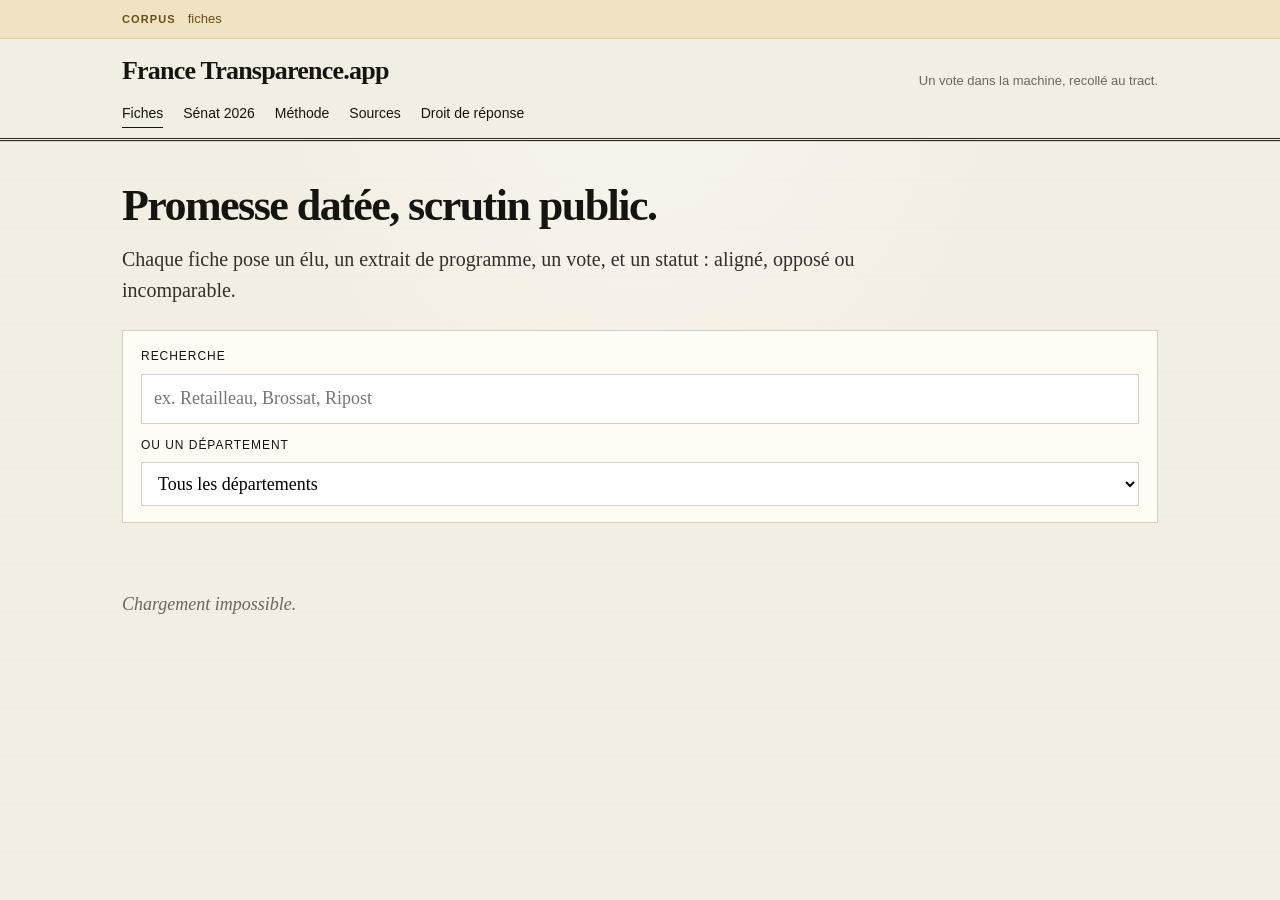
==== commit bf3505ac: "Lien Sénat 2026 dans le menu" ====
--- a/index.html
+++ b/index.html
@@ -1,10 +1,10 @@
 <!DOCTYPE html>
 <html lang="fr"><head><meta charset="utf-8"><meta name="viewport" content="width=device-width, initial-scale=1"><title>France Transparence</title><link rel="stylesheet" href="css/app.css?v=20261009h"></head>
-<body><div class="stick"><div class="banner"><div class="wrap"><strong>Corpus</strong><span id="banner-count">fiches</span></div></div><header class="site"><div class="wrap"><div class="brand"><h1><a href="index.html">France Transparence.app</a></h1><p class="tag">Un vote dans la machine, recollé au tract.</p></div><nav class="site"><a href="index.html" aria-current="page">Fiches</a><a href="methode.html">Méthode</a><a href="sources.html">Sources</a><a href="reponse.html">Droit de réponse</a></nav></div></header></div>
+<body><div class="stick"><div class="banner"><div class="wrap"><strong>Corpus</strong><span id="banner-count">fiches</span></div></div><header class="site"><div class="wrap"><div class="brand"><h1><a href="index.html">France Transparence.app</a></h1><p class="tag">Un vote dans la machine, recollé au tract.</p></div><nav class="site"><a href="index.html" aria-current="page">Fiches</a><a href="senatoriales.html">Sénat 2026</a><a href="methode.html">Méthode</a><a href="sources.html">Sources</a><a href="reponse.html">Droit de réponse</a></nav></div></header></div>
 <main><div class="wrap"><h1 class="page">Promesse datée, scrutin public.</h1><p class="lede">Chaque fiche pose un élu, un extrait de programme, un vote, et un statut : aligné, opposé ou incomparable.</p><div class="search"><label for="q">Recherche</label><input id="q" type="search" placeholder="ex. Retailleau, Brossat, Ripost"><label for="dep" style="margin-top:12px">Ou un département</label><select id="dep" style="width:100%;font:inherit;font-size:18px;padding:10px 12px;border:1px solid #d4cebf;background:#fff"><option value="">Tous les départements</option></select></div><div class="filters" id="filters"></div><div class="grid" id="liste"></div><div id="elus-box"></div></div></main>
 <script src="js/app.js?v=20261009h"></script>
 <script>
-const THEMES=["Tous","Social","Santé","Climat","Énergie","Budget","Immigration","Sécurité","Europe","Agriculture","Institutions"];
+const THEMES=["Tous","Santé","Social","Climat","Énergie","Budget","Immigration","Sécurité","Europe","Agriculture","Institutions"];
 let DATA=null, theme="Tous";
 function render(){const q=FT.normalize(document.getElementById("q").value); const dep=document.getElementById("dep").value; const rows=DATA.fiches.filter(f=>{const elu=FT.eluById(DATA.elus,f.eluId); if(theme!=="Tous"&&f.theme!==theme) return false; if(dep&&elu&&elu.departement!==dep) return false; return FT.matchQuery(q,f,elu);}); document.getElementById("liste").innerHTML=rows.length?rows.map(f=>FT.cardHTML(f,FT.eluById(DATA.elus,f.eluId))).join(""):((q||dep)?"<p class='empty'>Pas encore de fiche rédigée.</p>":""); const ebox=document.getElementById("elus-box"); if(q.length>=2||dep){const countBy={}; DATA.fiches.forEach(f=>countBy[f.eluId]=(countBy[f.eluId]||0)+1); let elus=DATA.elus.filter(e=>(!dep||e.departement===dep)&&(!q||FT.matchElu(q,e))); elus.sort((a,b)=>(a.circoNum||0)-(b.circoNum||0)||a.nom.localeCompare(b.nom,"fr")); ebox.innerHTML="<h2 class='block' style='margin-top:28px'>Circonscriptions · "+elus.length+"</h2><div class='grid'>"+elus.slice(0,80).map(e=>FT.eluCardHTML(e,countBy[e.id]||0)).join("")+"</div>";} else ebox.innerHTML="";}
 function renderFilters(){const el=document.getElementById("filters"); el.innerHTML=THEMES.map(t=>`<button type="button" data-theme="${t}" aria-pressed="${t===theme}">${t}</button>`).join(""); el.querySelectorAll("button").forEach(b=>b.addEventListener("click",()=>{theme=b.dataset.theme; renderFilters(); render();}));}
